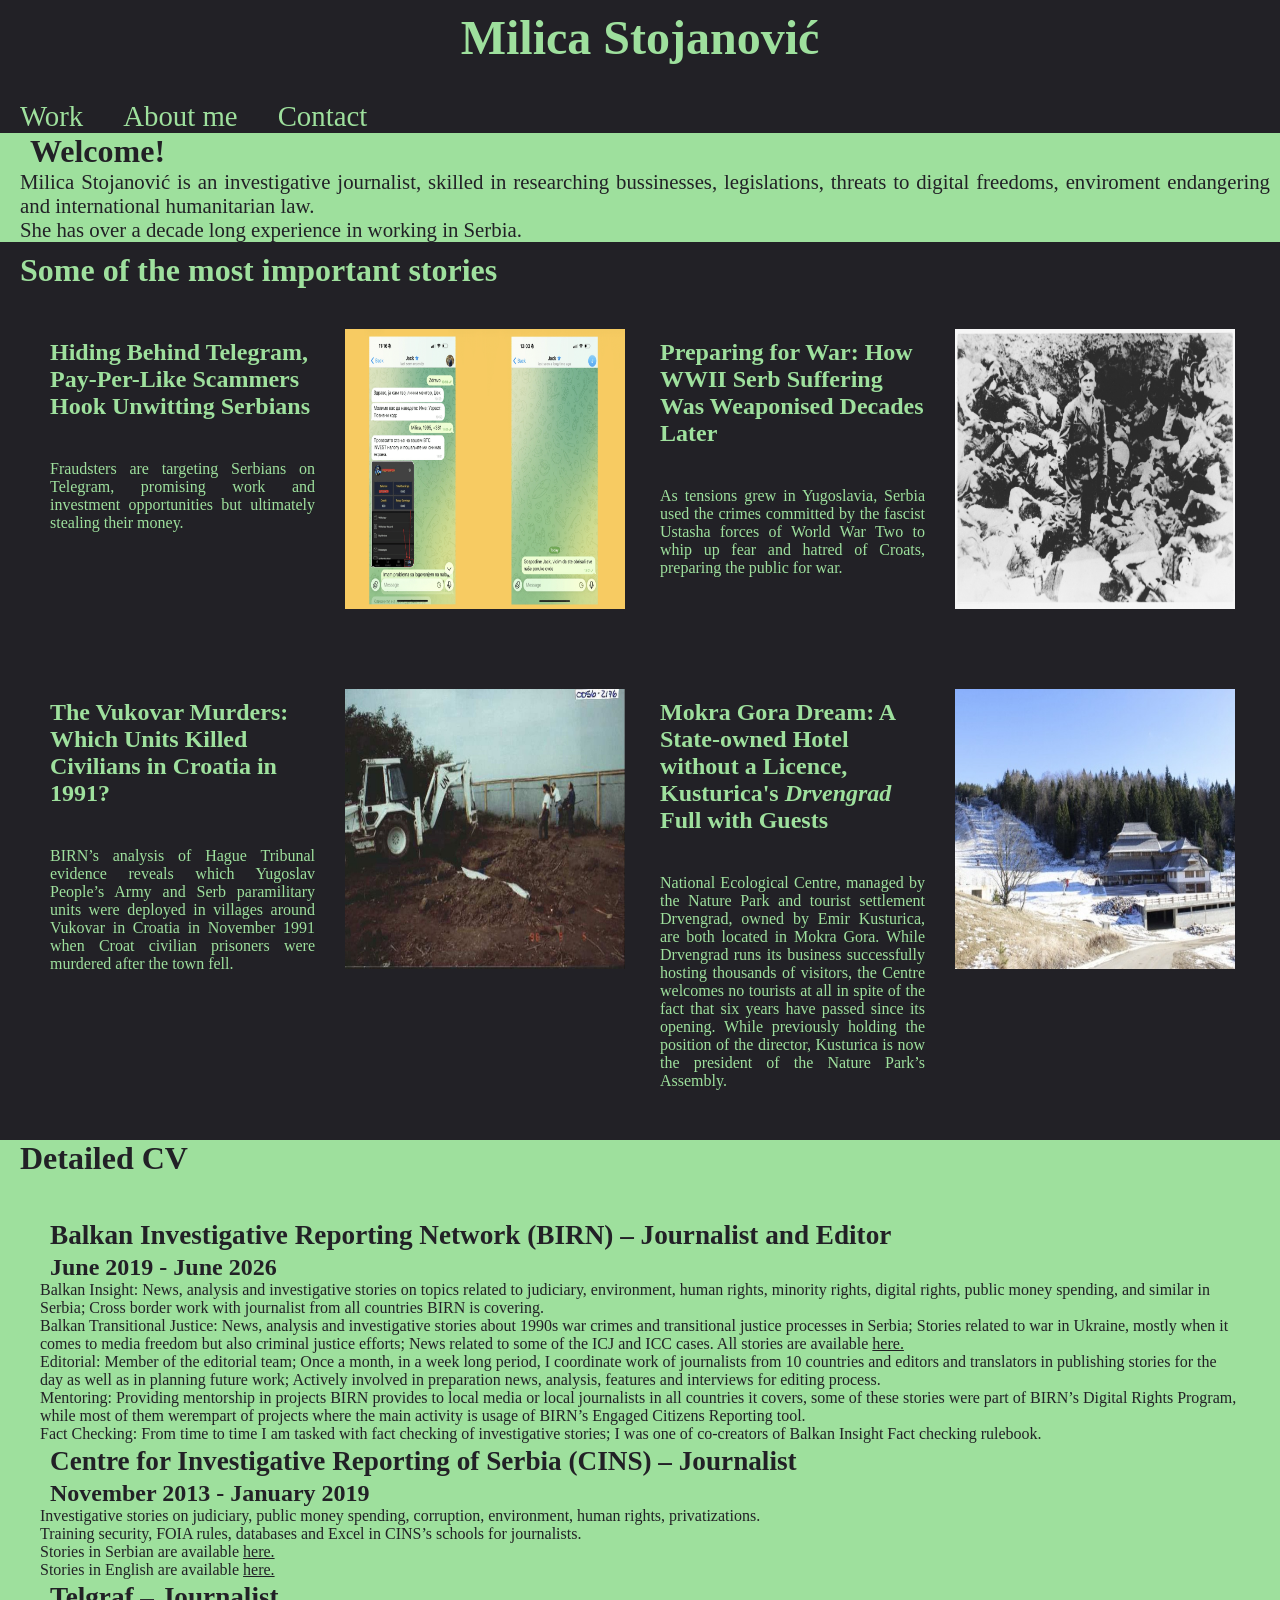
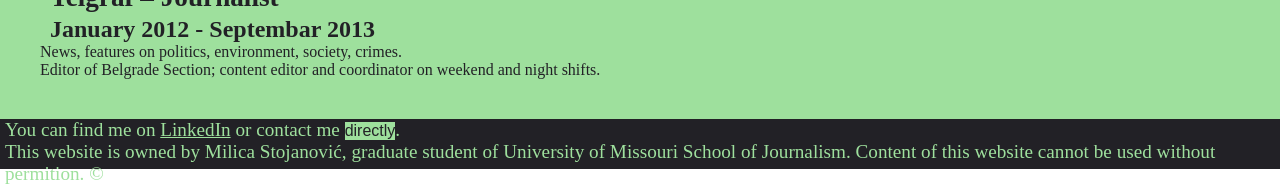
==== index.html @ a5070c50 "Add files via upload" ====
<!DOCTYPE html>

<head> 
	<title>Milica Stojanovic | Investigative journalist covering Serbia, digital rights and more</title>
	<meta charset="UTF-8">
	<meta name="viewport" content="width=device-width, initial-scale=1.0">
	<link rel="stylesheet" href="style.css">
	<link rel="preconnect" href="https://fonts.googleapis.com">
    <link rel="preconnect" href="https://fonts.gstatic.com" crossorigin>
    <link href="https://fonts.googleapis.com/css2?family=Cinzel:wght@400..900&family=Roboto+Flex:opsz,wght,XOPQ,XTRA,YOPQ,YTDE,YTFI,YTLC,YTUC@8..144,100..1000,96,468,79,-203,738,514,712&display=swap" rel="stylesheet">

    <meta name="description" content="Investigative journalist Milica Stojanovic's portfolio highlights her stories about Serbian corruption, politics, judiciary, war crimes and also digital rights and cybersecurity.">
	
	<meta name="author" content="Milica Stojanovic">

	<meta name="keywords" content="Milica Stojanovic, portfolio, investigative journalist">

	<!-- Open Graph -->
    <meta property="og:title" content="Milica Stojanovic | Investigative journalist covering Serbia, digital rights ">
    <meta property="og:description" content="Investigative journalist Milica Stojanovic's portfolio highlights her stories about Serbian corruption, politics, judiciary, war crimes and also digital rights and cybersecurity.">
    <meta property="og:image" content="https://birn.eu.com/wp-content/uploads/2023/03/18451609_10212646466613340_3204064995270000049_o-e1679057744337.jpg">
    <meta property="og:url" content="#####">
    <meta property="og:type" content="website">

    <!-- Twitter Card -->
    <meta name="twitter:card" content="summary_large_image">
    <meta name="twitter:title" content="Milica Stojanovic | Investigative journalist covering Serbia, digital rights ">
    <meta name="twitter:description" content="Investigative journalist Milica Stojanovic's portfolio highlights her stories about Serbian corruption, politics, judiciary, war crimes and also digital rights and cybersecurity.">
    <meta name="twitter:image" content="https://birn.eu.com/wp-content/uploads/2023/03/18451609_10212646466613340_3204064995270000049_o-e1679057744337.jpg">

</head>

<body>
	<header>
		<h1 id="headerstyle">Milica Stojanović</h1>

		<div class="navigationbar"> 
		    <ul>
		    	<li><a href="#work">Work</a></li>
		    	<li><a href="#MilicasCV">About me</a></li>
		    	<li><a href="#contact">Contact</a></li>
		    </ul>
		</div>

	<div class="mobilenav">
			  <input class="menu-btn" id="menu-btn" />
			  <label class="menu-icon" for="menu-btn">
			    <span class="navicon" />
			  </label>
			  
			  <nav class='menu'>
			    <a class='nav-item' href="#work">Work</a>
			    <a class='nav-item' href="#MilicasCV">About me</a>
			    <a class='nav-item' href="i#contact">Contact</a>
			  </nav>
		</div>	

		    
	</header>
	<main>
		<div class="welcome">	
		<h2>Welcome!</h2>
		<p>Milica Stojanović is an investigative journalist, skilled in researching bussinesses, legislations, threats to digital freedoms, enviroment endangering and international humanitarian law.</p>
		<p>She has over a decade long experience in working in Serbia.</p>
	     </div>


		<section id="work">
		<div class="stories">
		<h2>Some of the most important stories</h2>
		 <div class="stories_line">
		   <div><h4><a href="https://balkaninsight.com/2025/12/31/hiding-behind-telegram-pay-per-like-scammers-hook-unwitting-serbians/bi/" target="_blank">Hiding Behind Telegram, Pay-Per-Like Scammers Hook Unwitting Serbians</a></h4>
		   <p>Fraudsters are targeting Serbians on Telegram, promising work and investment opportunities but ultimately stealing their money.</p></div>
		   <div><img src="Telegram-screenshot-BI-MS.png" width="30%" alt="Telegram-communication-screenshot-MS"></div> 
		   <div><h4><a href="https://balkaninsight.com/2026/05/28/preparing-for-war-how-wwii-serb-suffering-was-weaponised-decades-later/btj/" target="_blank">Preparing for War: How WWII Serb Suffering Was Weaponised Decades Later</a></h4>
		   <p>As tensions grew in Yugoslavia, Serbia used the crimes committed by the fascist Ustasha forces of World War Two to whip up fear and hatred of Croats, preparing the public for war.</p></div>
		   <div><img src="Ustasha-Holocaust-Memorial-Museum.jpeg" width="30%" alt=" Photo: United States Holocaust Memorial Museum, courtesy of Jewish Historical Museum, Belgrade."> </div>
		 </div> 
		 <div class="stories_line"> 
		   <div><h4><a href="https://balkaninsight.com/2020/11/18/the-vukovar-murders-which-units-killed-civilians-in-croatia-in-1991/btj/" tagret="_blank">The Vukovar Murders: Which Units Killed Civilians in Croatia in 1991?</a></h4>
		   <p>BIRN’s analysis of Hague Tribunal evidence reveals which Yugoslav People’s Army and Serb paramilitary units were deployed in villages around Vukovar in Croatia in November 1991 when Croat civilian prisoners were murdered after the town fell.</p></div>
		   <div><img src="Vukovar-mass-grave-1991-ICTY.jpg" width="30%" alt="Initial investigation into the Ovcara grave site by Clyde Snow. Source: ICTY."></div>
		   <div><h4><a href="https://www.cins.rs/en/mokra-gora-dream-a-state-owned-hotel-without-a-licence-kusturicas-drvengrad-full-with-guests/" target="_blank">Mokra Gora Dream: A State-owned Hotel without a Licence, Kusturica&apos;s <em>Drvengrad</em> Full with Guests</a></h4>
		   <p>National Ecological Centre, managed by the Nature Park and tourist settlement Drvengrad, owned by Emir Kusturica, are both located in Mokra Gora. While Drvengrad runs its business successfully hosting thousands of visitors, the Centre welcomes no tourists at all in spite of the fact that six years have passed since its opening. While previously holding the position of the director, Kusturica is now the president of the Nature Park’s Assembly.</p></div>
		   <div><img src="Ecological-centre-MG-2017.jpg" width="30%" alt="Ecological entre in MG 2017."></div>
		 </div>
		</div>
	</div>
    
    <section id="MilicasCV">
    <div class="CV">
       <h2>Detailed CV</h2>
       <div class="CV_line">
       	  <div class="CV_entry">
          <div><h3>Balkan Investigative Reporting Network (BIRN) – Journalist and Editor</h3>
	           <h4>June 2019 - June 2026</h4>
	     </div>
	      <div><p>Balkan Insight: News, analysis and investigative stories on topics related to judiciary, environment, human rights, minority rights, digital rights, public money spending, and similar in Serbia; Cross border work with journalist from all countries BIRN is covering.</p>
	            <p>Balkan Transitional Justice: News, analysis and investigative stories about 1990s war crimes and transitional justice processes in Serbia; Stories related to war in Ukraine, mostly when it comes to media freedom but also criminal justice efforts; News related to some of the ICJ and ICC cases. All stories are available <a href="https://balkaninsight.com/author/milica-stojanovic/" target="_blank" style="color:#222126;">here.</a></p>
	            <p>Editorial: Member of the editorial team; Once a month, in a week long period, I coordinate work of journalists from 10 countries and editors and translators in publishing stories for the day as well as in planning future work; Actively involved in preparation news, analysis, features and interviews for editing process.</p>
	            <p>Mentoring: Providing mentorship in projects BIRN provides to local media or local journalists in all countries it covers, some of these stories were part of BIRN’s Digital Rights Program, while most of them werempart of projects where the main activity is usage of BIRN’s Engaged Citizens Reporting tool.</p>
	            <p>Fact Checking: From time to time I am tasked with fact checking of investigative stories; I was one of co-creators of Balkan Insight Fact checking rulebook.</p>
	        </div>
	      <div><h3>Centre for Investigative Reporting of Serbia (CINS) – Journalist</h3>
	            <h4>November 2013 - January 2019</h4>
	      </div>
	      <div><p>Investigative stories on judiciary, public money spending, corruption, environment, human rights, privatizations.</p>
	            <p>Training security, FOIA rules, databases and Excel in CINS’s schools for journalists.</p>
	            <p>Stories in Serbian are available <a href="https://www.cins.rs/author/milica-stojanovic/" target="_blank" style="color:#222126;">here.</a></p>
	            <p>Stories in English are available <a href="https://www.cins.rs/en/author/milica-stojanovic/" target="_blank" style="color:#222126;">here.</a></p>
	      </div>
	      <div><h3>Telgraf – Journalist</h3>
	            <h4>January 2012 - Septembar 2013</h4>
	      </div>
	      <div><p>News, features on politics, environment, society, crimes.</p><p>Editor of Belgrade Section; content editor and coordinator on weekend and night shifts.</p>
	     </div>
	    </div> 
	</div>
    </div>    
    </section>        

	</main>
	
	<footer>
		<div style="background-color: #222126; color: #9EE09D; height: 50px; font-size: 1.2rem; padding-left: 5px;">
		<section id="contact">
		<p>You can find me on <a href="https://www.linkedin.com/in/stojanovicmilica/" target="_blank" style="color:#9EE09D">LinkedIn</a> or contact me <button type="button" onclick="alert('milicastojanovic@missouri.edu')" style="border:none;display: inline-block; color: #222126; background-color: #9EE09D; font-size: 1rem;">directly</button>.</p>	
		<p>This website is owned by Milica Stojanović, graduate student of University of Missouri School of Journalism. Content of this website cannot be used without permition. &copy;</p>
		</section>
	</footer>
</body>
---- style.css ----
* {
	margin: 0;
	padding: 0;
	box-sizing: border-box;
}

body {
	background-color: ;
}

#headerstyle {
	text-align: center;
	font-size: 3rem;
	height: 100px;
	padding: 10px;
	background-color: #222126;
	color: #9EE09D;
}

.navigationbar ul {
	list-style-type: none;
	background-color: #222126;
	display: flex;
	text-align: flex;
	font-size: 1.8rem;
}

.navigationbar a {
	color: #9EE09D;
	text-decoration: none;
	padding: 0 20px;
}

.navigationbar a:hover {
	background-color: #9EE09D;
	color:#222126;
}

@media (max-width: 600px) {
	.navigationbar ul {
		flex-direction: column;
	}
}

.mobilenav {
	display: none;
}

#welcome {
	text-align: left;
	font-size: 1.5rem;
	height: 50px;
	padding: 10px;
	background-color: #9EE09D;
	color: #222126;
}

h2 {
	text-align: left;
	padding-left: 20px;
	font-size: 2rem;
}

.welcome {
	background-color: #9EE09D;
	color:#222126;
	padding-left: 10px;	
}

.welcome p {
	padding-left: 10px;
	text-align: justify;
	color: #222126;
	font-size: 1.3rem;
	margin-right: 10px;
}


.stories {
	display: flex;
	flex-direction: column;
	background-color:#222126 ;
	color:#9EE09D;
	padding-top: 10px;
	
}

.stories_line {
	display: flex;
	flex-wrap: 50%;
	flex-direction: row;
	margin: 10px;
	padding: 20px;

}

.stories_line div {
  display: flex;
	flex-wrap: 50%;
	flex-direction: column;
	width: 50%;
}

.stories_line h4 {
	padding: 20px;
	text-align: left;
	font-size: 1.5rem;
}

.stories_line a {
	color:#9EE09D;
	text-decoration: none;
}

.stories_line a:hover {
	background-color: #9EE09D;
	color: #222126;
}

.stories_line p {
	padding: 20px;
	text-align: justify;
	color: #9EE09D;
}

.stories_line img {
	padding: 10px;
	float: right;
	width: 300px;
	height: 300px;
}

.CV {
  display: flex;
	flex-direction: column;
	background-color: #9EE09D;
	color: #222126;
}

.CV_line {
	display: flex;
	flex-direction: row;
	margin: 20px;
	padding: 20px;
}

.CV_line div {
	display: flex;
	flex-direction: column;
}

.CV_entry div {
  display: flex;
  flex-direction: column;
  flex-wrap: 50%;
}

.CV_line h3 {
	text-align: left;
	font-size: 1.7rem;
	padding-left: 10px;
	padding-top: 3px;
}

.CV_line h4 {
	text-align: left;
	font-size: 1.5rem;
	padding-left: 10px;
	padding-top: 3px;





@media (min-width: 1200px) {
	body {
		max-width: 1400px;
		margin: 0 auto;
	}




/*This is the mobilenav just in case*/
.mobilenav {
  display: none;
  width: 100%;
  background-color: ##222126;
}

.mobilenav > * {
/*   flex-grow: 1; */
}

.mobilenav {
  margin-left: 1rem;
}

.mobilenav {
  text-decoration: none;
}

/* "Hide" checkbox -- moves it off screen*/
#menu-btn {
  position: absolute;
  top: -100%;
  left: -100%;
}

/* Hide hamburger for bigger screens */
.menu-icon {
  visibility: hidden;
}

.menu {
  display: flex;
  justify-content: space-between;
  align-items: center;
  max-width: 250px;
  margin-right: 2rem;
}

/*end of mobile nav here*/
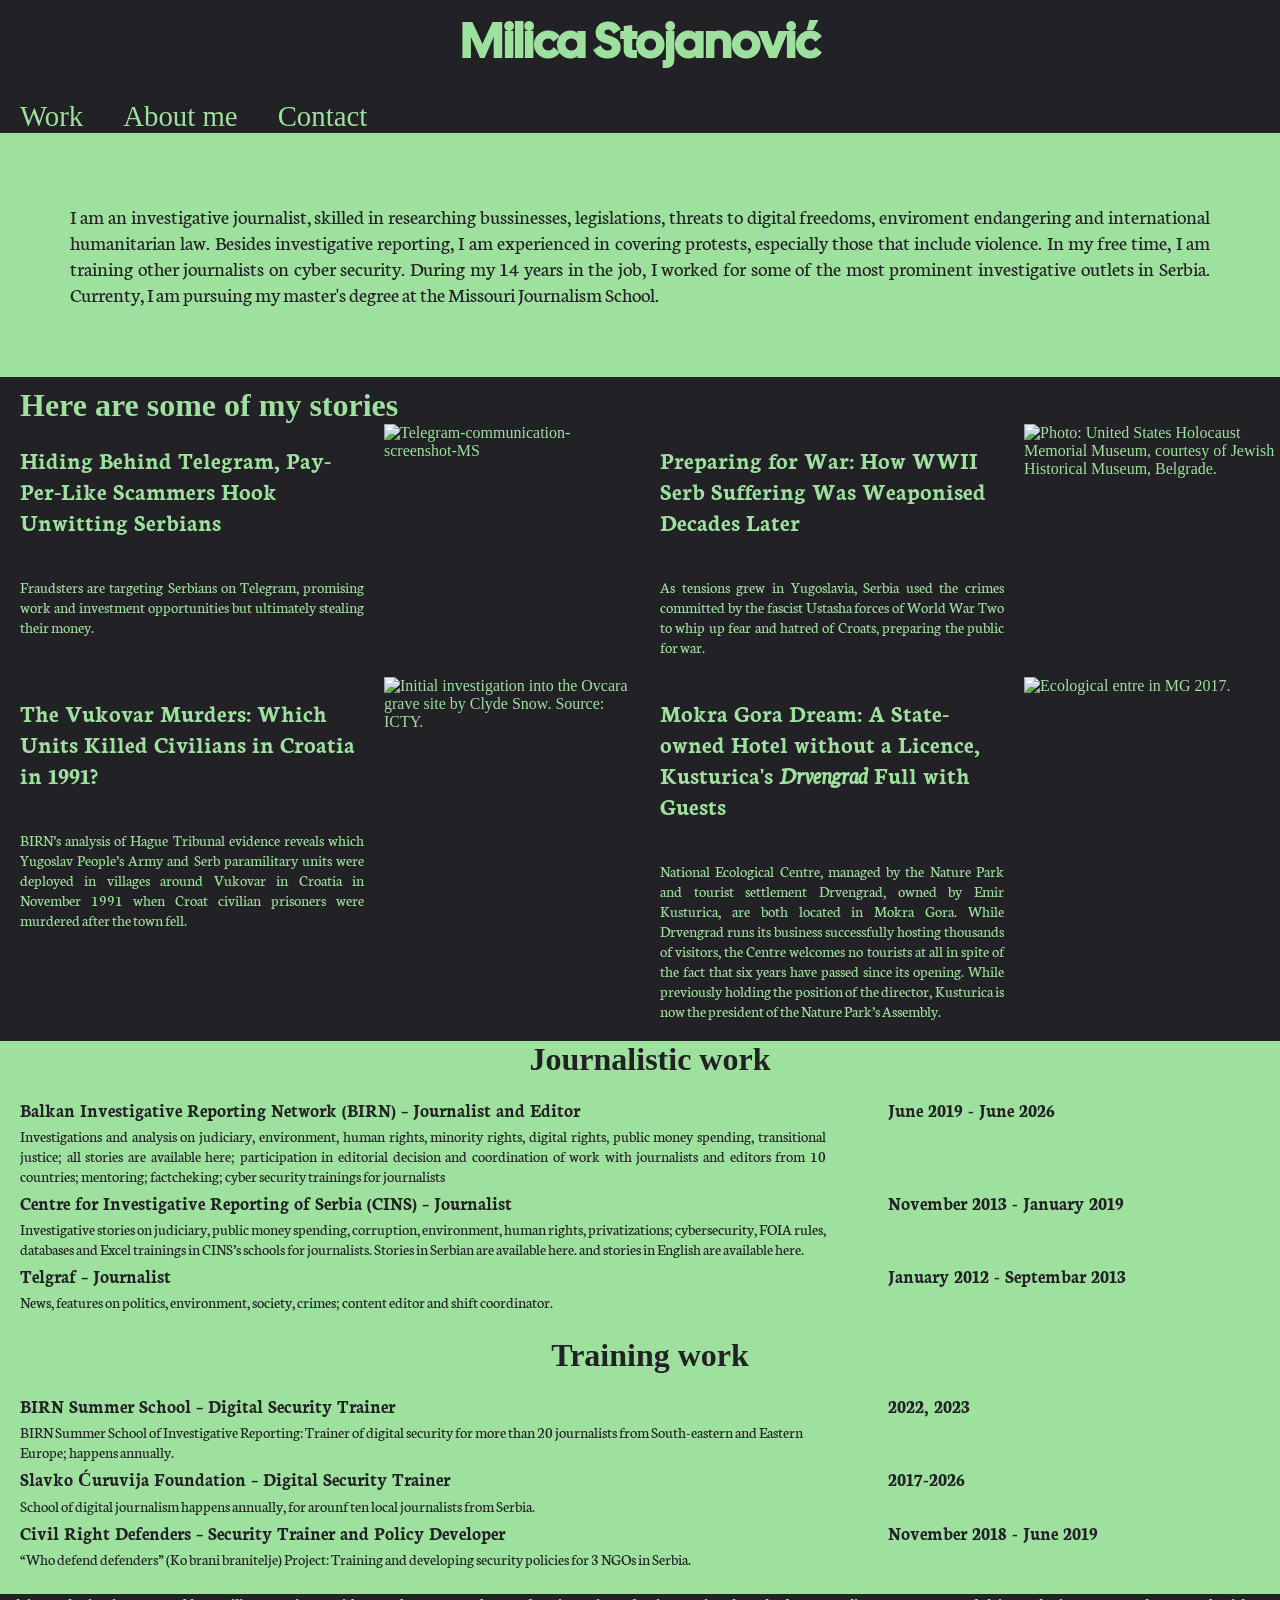
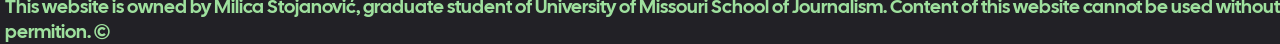
==== commit 18b12c59: "Add files via upload" ====
--- a/index.html
+++ b/index.html
@@ -6,8 +6,9 @@
 	<meta name="viewport" content="width=device-width, initial-scale=1.0">
 	<link rel="stylesheet" href="style.css">
 	<link rel="preconnect" href="https://fonts.googleapis.com">
-    <link rel="preconnect" href="https://fonts.gstatic.com" crossorigin>
-    <link href="https://fonts.googleapis.com/css2?family=Cinzel:wght@400..900&family=Roboto+Flex:opsz,wght,XOPQ,XTRA,YOPQ,YTDE,YTFI,YTLC,YTUC@8..144,100..1000,96,468,79,-203,738,514,712&display=swap" rel="stylesheet">
+   <link rel="preconnect" href="https://fonts.gstatic.com" crossorigin>
+   <link href="https://fonts.googleapis.com/css2?family=Cal+Sans&family=Neuton:wght@300&family=Permanent+Marker&display=swap" rel="stylesheet">
+	
 
     <meta name="description" content="Investigative journalist Milica Stojanovic's portfolio highlights her stories about Serbian corruption, politics, judiciary, war crimes and also digital rights and cybersecurity.">
 	
@@ -37,8 +38,8 @@
 		<div class="navigationbar"> 
 		    <ul>
 		    	<li><a href="#work">Work</a></li>
-		    	<li><a href="#MilicasCV">About me</a></li>
-		    	<li><a href="#contact">Contact</a></li>
+		    	<li><a href="#cv">About me</a></li>
+		    	<li><a href="contact.html">Contact</a></li>
 		    </ul>
 		</div>
 
@@ -49,9 +50,9 @@
 			  </label>
 			  
 			  <nav class='menu'>
-			    <a class='nav-item' href="#work">Work</a>
-			    <a class='nav-item' href="#MilicasCV">About me</a>
-			    <a class='nav-item' href="i#contact">Contact</a>
+			    <a class='nav-item' href="#work">Work</a></a>
+			    <a class='nav-item' href="#cv">About me</a>
+			    <a class='nav-item' href="contact.html">Contact</a>
 			  </nav>
 		</div>	
 
@@ -59,73 +60,89 @@
 	</header>
 	<main>
 		<div class="welcome">	
-		<h2>Welcome!</h2>
-		<p>Milica Stojanović is an investigative journalist, skilled in researching bussinesses, legislations, threats to digital freedoms, enviroment endangering and international humanitarian law.</p>
-		<p>She has over a decade long experience in working in Serbia.</p>
+		<p>I am an investigative journalist, skilled in researching bussinesses, legislations, threats to digital freedoms, enviroment endangering and international humanitarian law. Besides investigative reporting, I am experienced in covering protests, especially those that include violence. In my free time, I am training other journalists on cyber security. During my 14 years in the job, I worked for some of the most prominent investigative outlets in Serbia. Currenty, I am pursuing my master's degree at the Missouri Journalism School.</p>
 	     </div>
 
+		<section id="work">
+		<h2>Here are some of my stories</h2>
+		 <div class="storiesbox">
+		   <div class="text"><h4><a href="https://balkaninsight.com/2025/12/31/hiding-behind-telegram-pay-per-like-scammers-hook-unwitting-serbians/bi/" target="_blank">Hiding Behind Telegram, Pay-Per-Like Scammers Hook Unwitting Serbians</a></h4>
+		   <p>Fraudsters are targeting Serbians on Telegram, promising work and investment opportunities but ultimately stealing their money.</p></div>
+		   <div class="photo"><img src="img/Telegram-screenshot-BI-MS.png" alt="Telegram-communication-screenshot-MS">
+		   </div> 
+		   <div class="text"><h4><a href="https://balkaninsight.com/2026/05/28/preparing-for-war-how-wwii-serb-suffering-was-weaponised-decades-later/btj/" target="_blank">Preparing for War: How WWII Serb Suffering Was Weaponised Decades Later</a></h4>
+		   <p>As tensions grew in Yugoslavia, Serbia used the crimes committed by the fascist Ustasha forces of World War Two to whip up fear and hatred of Croats, preparing the public for war.</p></div>
+		   <div class="photo"><img src="img/Ustasha-Holocaust-Memorial-Museum.jpeg" alt=" Photo: United States Holocaust Memorial Museum, courtesy of Jewish Historical Museum, Belgrade."> 
+		   </div>
+		 </div> 
+		 <div class="storiesbox"> 
+		   <div class="text"><h4><a href="https://balkaninsight.com/2020/11/18/the-vukovar-murders-which-units-killed-civilians-in-croatia-in-1991/btj/" tagret="_blank">The Vukovar Murders: Which Units Killed Civilians in Croatia in 1991?</a></h4>
+		   <p>BIRN’s analysis of Hague Tribunal evidence reveals which Yugoslav People’s Army and Serb paramilitary units were deployed in villages around Vukovar in Croatia in November 1991 when Croat civilian prisoners were murdered after the town fell.</p>
+		   </div>
+		   <div class="photo"><img src="img/Vukovar-mass-grave-1991-ICTY.jpg" alt="Initial investigation into the Ovcara grave site by Clyde Snow. Source: ICTY.">
+		   </div>
+		   <div class="text"><h4><a href="https://www.cins.rs/en/mokra-gora-dream-a-state-owned-hotel-without-a-licence-kusturicas-drvengrad-full-with-guests/" target="_blank">Mokra Gora Dream: A State-owned Hotel without a Licence, Kusturica&apos;s <em>Drvengrad</em> Full with Guests</a></h4>
+		   <p>National Ecological Centre, managed by the Nature Park and tourist settlement Drvengrad, owned by Emir Kusturica, are both located in Mokra Gora. While Drvengrad runs its business successfully hosting thousands of visitors, the Centre welcomes no tourists at all in spite of the fact that six years have passed since its opening. While previously holding the position of the director, Kusturica is now the president of the Nature Park’s Assembly.</p>
+		   </div>
+		   <div class="photo"><img src="img/Ecological-centre-MG-2017.jpg" alt="Ecological entre in MG 2017."></div>
+		</div>
+	</section>
 
-		<section id="work">
-		<div class="stories">
-		<h2>Some of the most important stories</h2>
-		 <div class="stories_line">
-		   <div><h4><a href="https://balkaninsight.com/2025/12/31/hiding-behind-telegram-pay-per-like-scammers-hook-unwitting-serbians/bi/" target="_blank">Hiding Behind Telegram, Pay-Per-Like Scammers Hook Unwitting Serbians</a></h4>
-		   <p>Fraudsters are targeting Serbians on Telegram, promising work and investment opportunities but ultimately stealing their money.</p></div>
-		   <div><img src="Telegram-screenshot-BI-MS.png" width="30%" alt="Telegram-communication-screenshot-MS"></div> 
-		   <div><h4><a href="https://balkaninsight.com/2026/05/28/preparing-for-war-how-wwii-serb-suffering-was-weaponised-decades-later/btj/" target="_blank">Preparing for War: How WWII Serb Suffering Was Weaponised Decades Later</a></h4>
-		   <p>As tensions grew in Yugoslavia, Serbia used the crimes committed by the fascist Ustasha forces of World War Two to whip up fear and hatred of Croats, preparing the public for war.</p></div>
-		   <div><img src="Ustasha-Holocaust-Memorial-Museum.jpeg" width="30%" alt=" Photo: United States Holocaust Memorial Museum, courtesy of Jewish Historical Museum, Belgrade."> </div>
-		 </div> 
-		 <div class="stories_line"> 
-		   <div><h4><a href="https://balkaninsight.com/2020/11/18/the-vukovar-murders-which-units-killed-civilians-in-croatia-in-1991/btj/" tagret="_blank">The Vukovar Murders: Which Units Killed Civilians in Croatia in 1991?</a></h4>
-		   <p>BIRN’s analysis of Hague Tribunal evidence reveals which Yugoslav People’s Army and Serb paramilitary units were deployed in villages around Vukovar in Croatia in November 1991 when Croat civilian prisoners were murdered after the town fell.</p></div>
-		   <div><img src="Vukovar-mass-grave-1991-ICTY.jpg" width="30%" alt="Initial investigation into the Ovcara grave site by Clyde Snow. Source: ICTY."></div>
-		   <div><h4><a href="https://www.cins.rs/en/mokra-gora-dream-a-state-owned-hotel-without-a-licence-kusturicas-drvengrad-full-with-guests/" target="_blank">Mokra Gora Dream: A State-owned Hotel without a Licence, Kusturica&apos;s <em>Drvengrad</em> Full with Guests</a></h4>
-		   <p>National Ecological Centre, managed by the Nature Park and tourist settlement Drvengrad, owned by Emir Kusturica, are both located in Mokra Gora. While Drvengrad runs its business successfully hosting thousands of visitors, the Centre welcomes no tourists at all in spite of the fact that six years have passed since its opening. While previously holding the position of the director, Kusturica is now the president of the Nature Park’s Assembly.</p></div>
-		   <div><img src="Ecological-centre-MG-2017.jpg" width="30%" alt="Ecological entre in MG 2017."></div>
-		 </div>
-		</div>
-	</div>
-    
-    <section id="MilicasCV">
-    <div class="CV">
-       <h2>Detailed CV</h2>
-       <div class="CV_line">
-       	  <div class="CV_entry">
-          <div><h3>Balkan Investigative Reporting Network (BIRN) – Journalist and Editor</h3>
-	           <h4>June 2019 - June 2026</h4>
+		<section id="cv">
+       <h2>Journalistic work</h2>
+          <div class="journalism">
+              <div class="journalism_headline">
+                    <div class="newsroom"><h3>Balkan Investigative Reporting Network (BIRN) – Journalist and Editor</h3></div>
+                    <div class="year"><h3>June 2019 - June 2026</h3></div>
+             </div>      	
+              <div class="journalism_text"> 
+	                 <p>Investigations and analysis on judiciary, environment, human rights, minority rights, digital rights, public money spending, transitional justice; all stories are available <a href="https://balkaninsight.com/author/milica-stojanovic/" target="_blank" style="color:#222126;">here</a>; participation in editorial decision and coordination of work with journalists and editors from 10 countries; mentoring; factcheking; cyber security trainings for journalists </p>
+	          </div>
+	           <div class="journalism_headline">
+	      	        <div class="newsroom"><h3>Centre for Investigative Reporting of Serbia (CINS) – Journalist</h3></div> 
+	      	        <div class="year"><h3>November 2013 - January 2019</h3></div>
+	      	 </div>
+	      	  <div class="journalism_text">
+	      		     <p>Investigative stories on judiciary, public money spending, corruption, environment, human rights, privatizations; cybersecurity, FOIA rules, databases and Excel trainings in CINS’s schools for journalists. Stories in Serbian are available <a href="https://www.cins.rs/author/milica-stojanovic/" target="_blank" style="color:#222126;">here.</a> and stories in English are available <a href="https://www.cins.rs/en/author/milica-stojanovic/" target="_blank" style="color:#222126;">here.</a></p>
+	          </div>
+	           <div class="journalism_headline">
+	        	        <div class="newsroom"><h3>Telgraf – Journalist</h3></div>
+	        	        <div class="year"><h3>January 2012 - Septembar 2013</h3></div>
+	        	 </div>      
+	        	  <div class="journalism_text">
+	        	  	     <p>News, features on politics, environment, society, crimes; content editor and shift coordinator.</p>
+	          </div> 
+	      </div>
+	    
+		<h2>Training work</h2>  
+	     <div class="training">
+	     	   <div class="training_headline">
+	     	   	 <div class="organisation"><h3>BIRN Summer School – Digital Security Trainer</h3></div>
+	     	   	 <div class="time"><h3>2022, 2023</h3></div>
 	     </div>
-	      <div><p>Balkan Insight: News, analysis and investigative stories on topics related to judiciary, environment, human rights, minority rights, digital rights, public money spending, and similar in Serbia; Cross border work with journalist from all countries BIRN is covering.</p>
-	            <p>Balkan Transitional Justice: News, analysis and investigative stories about 1990s war crimes and transitional justice processes in Serbia; Stories related to war in Ukraine, mostly when it comes to media freedom but also criminal justice efforts; News related to some of the ICJ and ICC cases. All stories are available <a href="https://balkaninsight.com/author/milica-stojanovic/" target="_blank" style="color:#222126;">here.</a></p>
-	            <p>Editorial: Member of the editorial team; Once a month, in a week long period, I coordinate work of journalists from 10 countries and editors and translators in publishing stories for the day as well as in planning future work; Actively involved in preparation news, analysis, features and interviews for editing process.</p>
-	            <p>Mentoring: Providing mentorship in projects BIRN provides to local media or local journalists in all countries it covers, some of these stories were part of BIRN’s Digital Rights Program, while most of them werempart of projects where the main activity is usage of BIRN’s Engaged Citizens Reporting tool.</p>
-	            <p>Fact Checking: From time to time I am tasked with fact checking of investigative stories; I was one of co-creators of Balkan Insight Fact checking rulebook.</p>
-	        </div>
-	      <div><h3>Centre for Investigative Reporting of Serbia (CINS) – Journalist</h3>
-	            <h4>November 2013 - January 2019</h4>
-	      </div>
-	      <div><p>Investigative stories on judiciary, public money spending, corruption, environment, human rights, privatizations.</p>
-	            <p>Training security, FOIA rules, databases and Excel in CINS’s schools for journalists.</p>
-	            <p>Stories in Serbian are available <a href="https://www.cins.rs/author/milica-stojanovic/" target="_blank" style="color:#222126;">here.</a></p>
-	            <p>Stories in English are available <a href="https://www.cins.rs/en/author/milica-stojanovic/" target="_blank" style="color:#222126;">here.</a></p>
-	      </div>
-	      <div><h3>Telgraf – Journalist</h3>
-	            <h4>January 2012 - Septembar 2013</h4>
-	      </div>
-	      <div><p>News, features on politics, environment, society, crimes.</p><p>Editor of Belgrade Section; content editor and coordinator on weekend and night shifts.</p>
+	     	  <div class="org_text"><p>BIRN Summer School of Investigative Reporting: Trainer of digital security for more than 20 journalists from South-eastern and Eastern Europe; happens annually.</p>
 	     </div>
-	    </div> 
-	</div>
-    </div>    
-    </section>        
+	     	 
+	     	   <div class="training_headline">
+	     	       <div class="organisation"><h3>Slavko Ćuruvija Foundation – Digital Security Trainer</h3></div>
+	     	       <div class="time"><h3>2017-2026</h3></div>
+	     	  </div>
+	     	   <div class="org_text"><p>School of digital journalism happens annually, for arounf ten local journalists from Serbia.</p></div>
 
+	     	   <div class="training_headline">
+	     	       <div class="organisation"><h3>Civil Right Defenders – Security Trainer and Policy Developer</h3></div>
+	     	       <div class="time"><h3>November 2018 - June 2019</h3></div>
+	     	  </div>
+	     	   <div class="org_text"><p>“Who defend defenders” (Ko brani branitelje) Project: Training and developing security policies for 3 NGOs in Serbia.</p>
+	     	</div>	   
+	     </div>
+	  </section>
+     
 	</main>
 	
 	<footer>
-		<div style="background-color: #222126; color: #9EE09D; height: 50px; font-size: 1.2rem; padding-left: 5px;">
-		<section id="contact">
-		<p>You can find me on <a href="https://www.linkedin.com/in/stojanovicmilica/" target="_blank" style="color:#9EE09D">LinkedIn</a> or contact me <button type="button" onclick="alert('milicastojanovic@missouri.edu')" style="border:none;display: inline-block; color: #222126; background-color: #9EE09D; font-size: 1rem;">directly</button>.</p>	
+		<div style="background-color: #222126; color: #9EE09D; height: 50px; font-size: 1.2rem; font-family: Cal Sans, sans-serif;padding-left: 5px;">
 		<p>This website is owned by Milica Stojanović, graduate student of University of Missouri School of Journalism. Content of this website cannot be used without permition. &copy;</p>
-		</section>
+		</div>
 	</footer>
 </body>
--- a/style.css
+++ b/style.css
@@ -5,8 +5,11 @@
 }
 
 body {
-	background-color: ;
-}
+	  max-width: 1500px;
+		margin: 0, auto;
+}
+
+/** I don't know what I did with margins or site width (or both) when I put it on 1200px I have big white space on righthand side*/
 
 #headerstyle {
 	text-align: center;
@@ -15,6 +18,7 @@
 	padding: 10px;
 	background-color: #222126;
 	color: #9EE09D;
+	font-family: "Cal Sans", sans-serif;
 }
 
 .navigationbar ul {
@@ -23,6 +27,7 @@
 	display: flex;
 	text-align: flex;
 	font-size: 1.8rem;
+	font-family: "Permanent Marker", cursive;
 }
 
 .navigationbar a {
@@ -46,136 +51,196 @@
 	display: none;
 }
 
-#welcome {
-	text-align: left;
-	font-size: 1.5rem;
-	height: 50px;
-	padding: 10px;
-	background-color: #9EE09D;
-	color: #222126;
+.welcome {
+	padding: 70px;
+	width: 100%;
+	display: flex;
+	flex-direction: column;
+	background-color: #9EE09D;
+	color: #222126;
+	text-align: justify;
+	font-size: 1.3rem;
+	font-family: "Neuton", serif;
 }
 
 h2 {
 	text-align: left;
 	padding-left: 20px;
 	font-size: 2rem;
-}
-
-.welcome {
-	background-color: #9EE09D;
-	color:#222126;
-	padding-left: 10px;	
-}
-
-.welcome p {
-	padding-left: 10px;
-	text-align: justify;
-	color: #222126;
-	font-size: 1.3rem;
-	margin-right: 10px;
-}
-
-
-.stories {
+	font-family: "Permanent Marker", cursive;
+}
+
+#work {
 	display: flex;
 	flex-direction: column;
 	background-color:#222126 ;
 	color:#9EE09D;
 	padding-top: 10px;
-	
-}
-
-.stories_line {
-	display: flex;
-	flex-wrap: 50%;
-	flex-direction: row;
-	margin: 10px;
-	padding: 20px;
-
-}
-
-.stories_line div {
-  display: flex;
-	flex-wrap: 50%;
-	flex-direction: column;
-	width: 50%;
-}
-
-.stories_line h4 {
+}
+
+.storiesbox {
+	width: 100%;
+	display: flex;
+	margin: 0,5px,0,0;
+}
+
+.text {
+	width: 60%;
+}
+
+.text h4 {
 	padding: 20px;
 	text-align: left;
 	font-size: 1.5rem;
-}
-
-.stories_line a {
+	font-family: "Neuton", serif;
+}
+
+.text a {
 	color:#9EE09D;
 	text-decoration: none;
 }
 
-.stories_line a:hover {
-	background-color: #9EE09D;
-	color: #222126;
-}
-
-.stories_line p {
+.text a:hover {
+	background-color: #9EE09D;
+	color: #222126;
+}
+
+.text p {
 	padding: 20px;
 	text-align: justify;
 	color: #9EE09D;
-}
-
-.stories_line img {
-	padding: 10px;
-	float: right;
-	width: 300px;
-	height: 300px;
-}
-
-.CV {
+	font-family: "Neuton", serif;
+}
+
+
+.photo {
+	width: 40%;
+}
+
+.photo img {
+	width: 100%;
+}
+
+#cv {
   display: flex;
 	flex-direction: column;
 	background-color: #9EE09D;
 	color: #222126;
 }
 
-.CV_line {
-	display: flex;
-	flex-direction: row;
-	margin: 20px;
-	padding: 20px;
-}
-
-.CV_line div {
-	display: flex;
-	flex-direction: column;
-}
-
-.CV_entry div {
-  display: flex;
-  flex-direction: column;
-  flex-wrap: 50%;
-}
-
-.CV_line h3 {
-	text-align: left;
-	font-size: 1.7rem;
-	padding-left: 10px;
-	padding-top: 3px;
-}
-
-.CV_line h4 {
-	text-align: left;
-	font-size: 1.5rem;
-	padding-left: 10px;
-	padding-top: 3px;
-
-
-
+#cv h2 {
+	text-align: center;
+}
+
+.journalism {
+	text-align: justify;
+	padding: 20px;
+	font-family: "Neuton", serif;
+	margin: 0, auto;
+}
+
+.journalism_headline {
+	width: 100%;
+	display: flex;
+	padding-bottom: 5px;
+}
+
+.newsroom {
+	width: 70%;
+	display: flex;
+	text-align: left;
+
+}
+
+.year {
+	width: 30%;
+	display: flex;
+	text-align: right;
+}
+
+.journalism_text {
+	width: 65%;
+	display: flex;
+	padding-bottom: 5px;
+}
+
+/** there is a problem here, it does not want to show me hoover as it is set up here */
+
+.journalism_text a {
+	color: #9EE09D;
+	text-decoration: none;
+}
+
+.journalism_text a:hover {
+	background-color: #222126;
+	color: #9EE09D;
+}
+
+.training {
+	padding: 20px;
+	font-family: "Neuton", serif;
+	margin: 0, auto;
+}
+
+.training_headline {
+	width: 100%;
+	display: flex;
+	padding-bottom: 5px;
+}
+
+.organisation {
+	width: 70%;
+	display: flex;
+	text-align: left;
+}
+
+.time {
+	width: 30%;
+	display: flex;
+	text-align: left;
+}
+
+.org_text {
+	width: 65%;
+	display: flex;
+	padding-bottom: 5px;
+}
+
+.contact {
+	width: 100%;
+	display: flex;
+	padding: 400px;
+	background-color: #9EE09D;
+	color: #222126;
+	font-size: 2rem;
+	height: 800px;
+	text-align: center;
+	font-family: "Permanent Marker", cursive;
+}
+
+.contact button {
+	border: none;
+	display: inline-block;
+	color: #9EE09D;
+	background-color: #222126; 
+	font-size: 2rem;
+	font-family: "Permanent Marker", cursive;
+}
+
+.contact a {
+	color:#222126;
+	text-decoration: none;
+}
+
+.contact a:hover {
+	background-color: #222126;
+	color: #9EE09D;
 
 
 @media (min-width: 1200px) {
 	body {
 		max-width: 1400px;
-		margin: 0 auto;
+		margin: 0, auto;
 	}
 
 
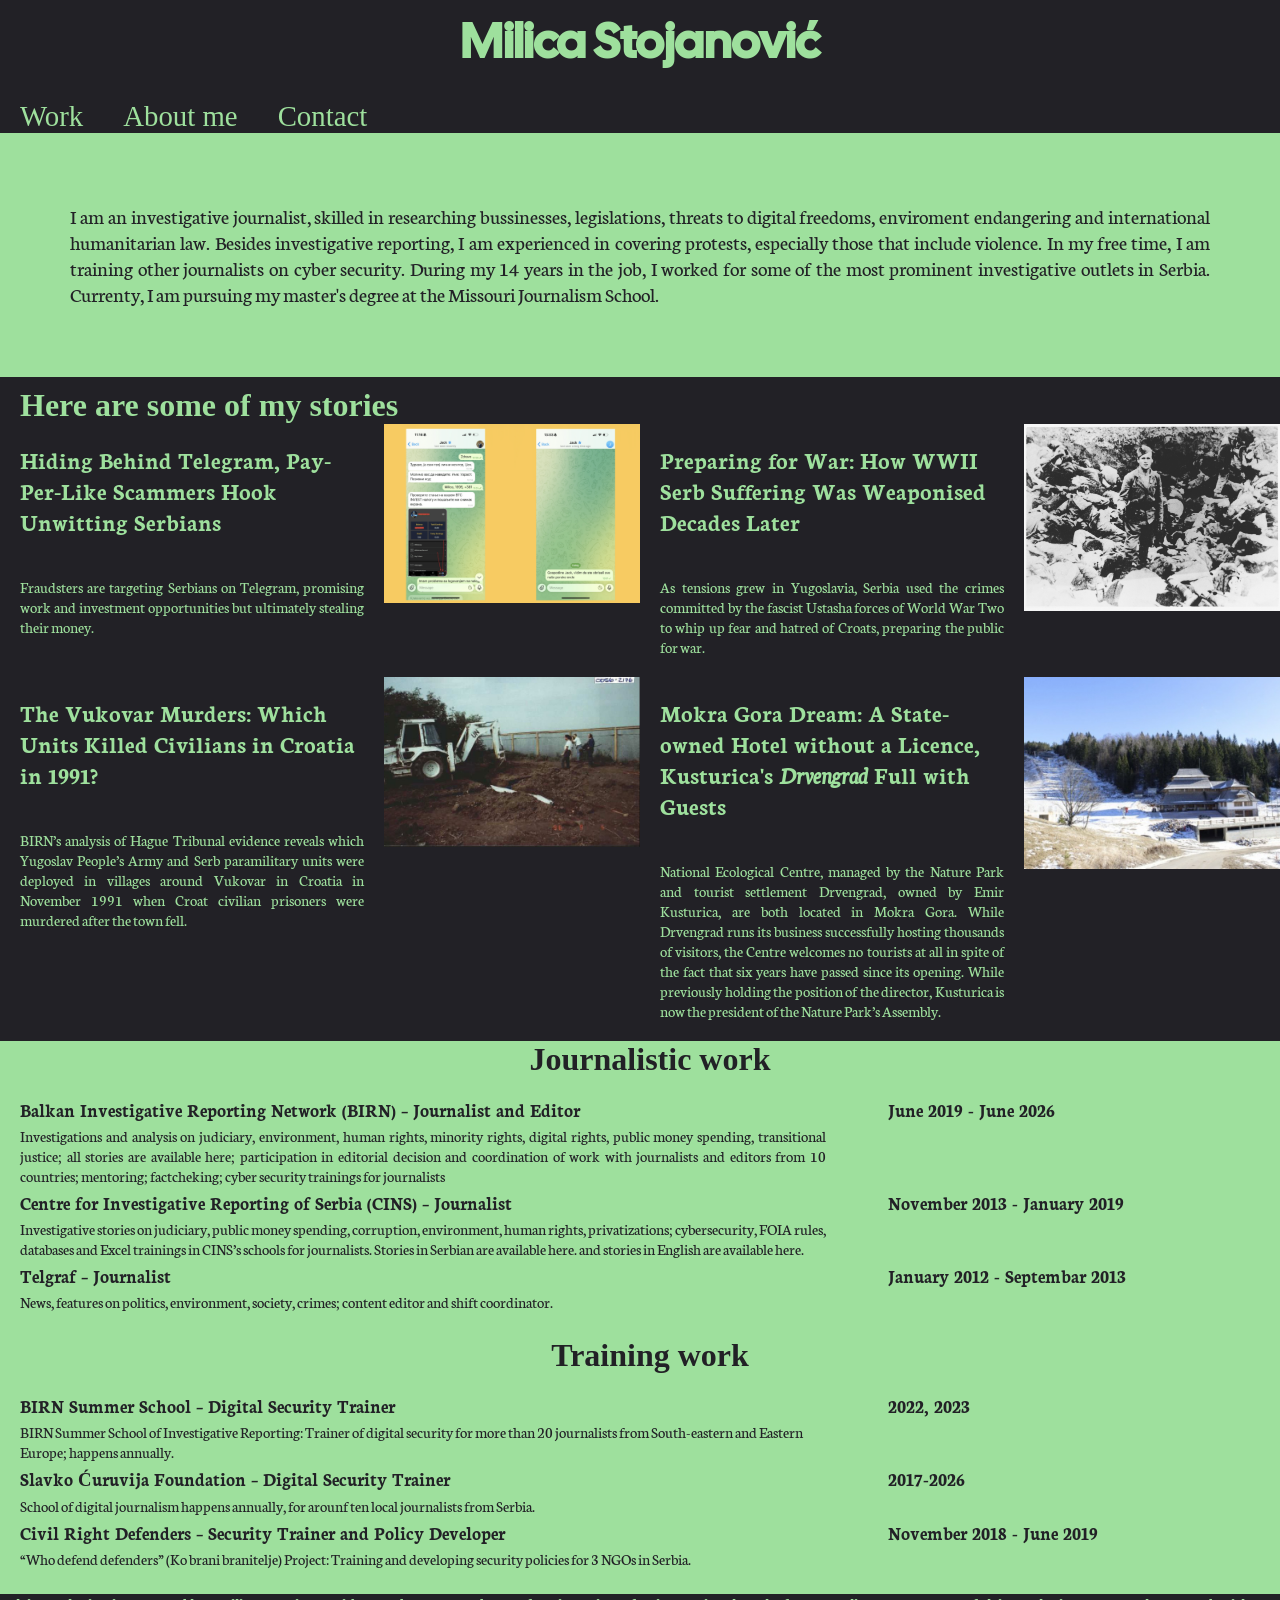
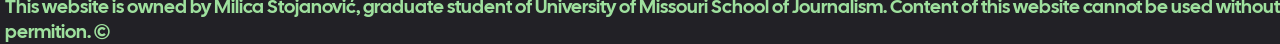
==== commit 2d36b3f5: "Add files via upload" ====
--- a/index.html
+++ b/index.html
@@ -9,6 +9,7 @@
    <link rel="preconnect" href="https://fonts.gstatic.com" crossorigin>
    <link href="https://fonts.googleapis.com/css2?family=Cal+Sans&family=Neuton:wght@300&family=Permanent+Marker&display=swap" rel="stylesheet">
 	
+	  <!-- I did not change this from what we did in class, because it is the same thing -->
 
     <meta name="description" content="Investigative journalist Milica Stojanovic's portfolio highlights her stories about Serbian corruption, politics, judiciary, war crimes and also digital rights and cybersecurity.">
 	
@@ -16,14 +17,12 @@
 
 	<meta name="keywords" content="Milica Stojanovic, portfolio, investigative journalist">
 
-	<!-- Open Graph -->
     <meta property="og:title" content="Milica Stojanovic | Investigative journalist covering Serbia, digital rights ">
     <meta property="og:description" content="Investigative journalist Milica Stojanovic's portfolio highlights her stories about Serbian corruption, politics, judiciary, war crimes and also digital rights and cybersecurity.">
     <meta property="og:image" content="https://birn.eu.com/wp-content/uploads/2023/03/18451609_10212646466613340_3204064995270000049_o-e1679057744337.jpg">
     <meta property="og:url" content="#####">
     <meta property="og:type" content="website">
 
-    <!-- Twitter Card -->
     <meta name="twitter:card" content="summary_large_image">
     <meta name="twitter:title" content="Milica Stojanovic | Investigative journalist covering Serbia, digital rights ">
     <meta name="twitter:description" content="Investigative journalist Milica Stojanovic's portfolio highlights her stories about Serbian corruption, politics, judiciary, war crimes and also digital rights and cybersecurity.">
@@ -34,6 +33,8 @@
 <body>
 	<header>
 		<h1 id="headerstyle">Milica Stojanović</h1>
+
+		<!-- I took this from professor Becera's portfolio page, how to link Work and About with content on the same page -->
 
 		<div class="navigationbar"> 
 		    <ul>
